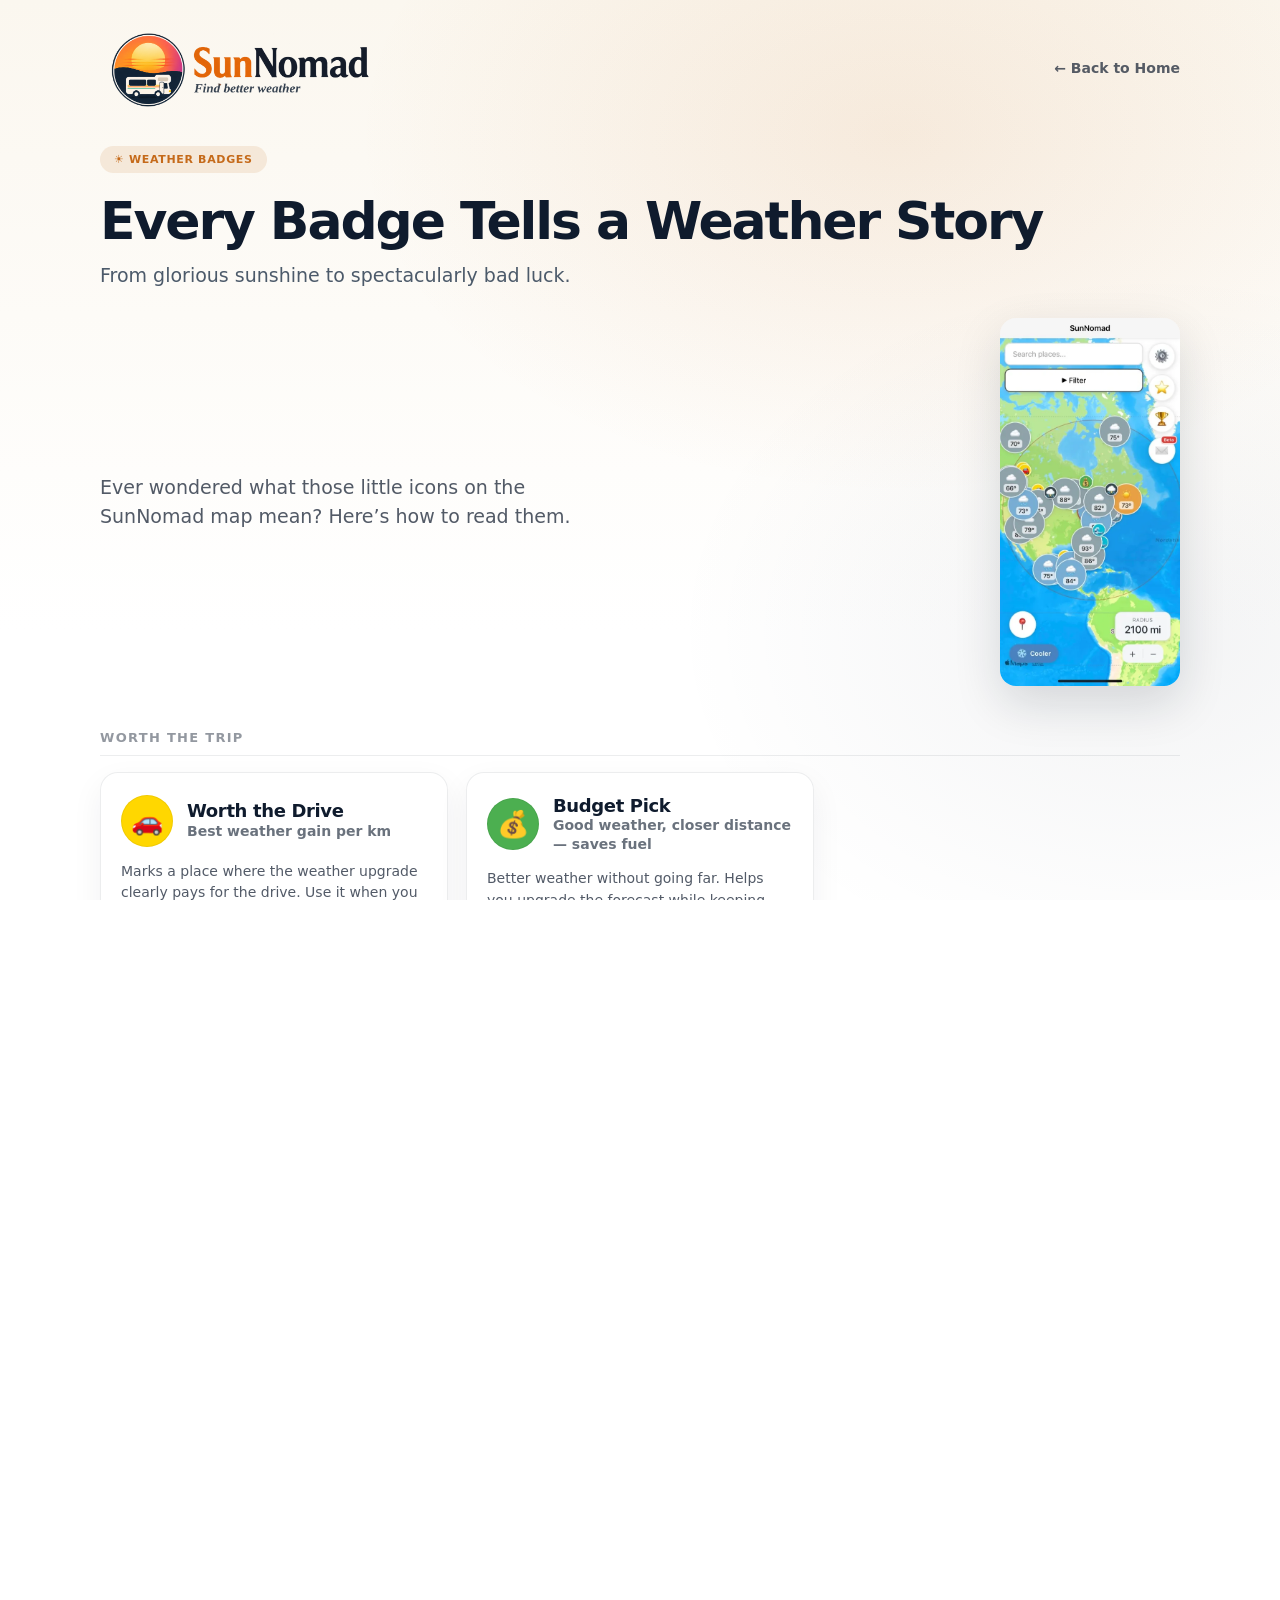
==== badges/index.html @ e42e744d "Lay out badges intro as text left, screenshot right Co-authored-by: Cursor <cursoragent@cursor.com>" ====
<!doctype html>
<html lang="en">
<head>
  <meta charset="utf-8" />
  <meta name="viewport" content="width=device-width,initial-scale=1" />
  <title>Weather Badges — SunNomad</title>
  <meta name="description" content="Every SunNomad weather badge explained — Worth the Drive, Sunny Streak, Heatwave, Weather Curse, Indian Summer and more. See when each badge appears." />
  <meta name="theme-color" content="#fbf7ef" />
  <link rel="canonical" href="https://sunnomad.app/badges" />
  <meta property="og:title" content="Every Badge Tells a Weather Story" />
  <meta property="og:description" content="From glorious sunshine to spectacularly bad luck — all SunNomad weather badges and when they appear." />
  <meta property="og:url" content="https://sunnomad.app/badges" />
  <meta property="og:type" content="website" />
  <meta property="og:image" content="https://sunnomad.app/assets/sunnomad-logo.png?v=20261112" />
  <link rel="icon" href="/assets/logo.png" />
  <link rel="stylesheet" href="/styles.css?v=20261109e" />
  <style>
    .bd-page{ max-width:1120px; margin:0 auto; padding:20px 20px 80px; }
    .bd-pill{
      display:inline-flex; align-items:center; gap:8px;
      padding:7px 14px; border-radius:999px;
      background:rgba(197,106,26,.12); color:var(--accent);
      font-weight:800; font-size:11px; letter-spacing:.06em; text-transform:uppercase;
      margin-bottom:20px;
    }
    .bd-page h1{
      font-size:clamp(32px,4.5vw,52px); font-weight:800;
      letter-spacing:-.04em; line-height:1.08; margin:0 0 12px; color:var(--ink);
    }
    .bd-lead{
      color:var(--muted); font-size:clamp(16px,2vw,19px);
      line-height:1.5; margin:0 0 28px; max-width:34em;
    }
    .bd-hero{
      margin:0 0 44px;
      display:flex;
      align-items:center;
      justify-content:space-between;
      gap:28px 40px;
    }
    .bd-hero figcaption{
      margin:0; flex:1 1 0; min-width:0;
      font-size:clamp(16px,2vw,19px); line-height:1.5;
      color:rgba(15,27,45,.72); max-width:28em;
    }
    .bd-hero img{
      display:block; width:180px; max-width:34vw; height:auto;
      flex:0 0 auto;
      border-radius:16px;
      box-shadow:0 18px 48px rgba(15,27,45,.14);
    }
    .bd-cat{ margin:0 0 36px; }
    .bd-cat h2{
      font-size:13px; font-weight:800; letter-spacing:.1em; text-transform:uppercase;
      color:rgba(15,27,45,.45); margin:0 0 16px; padding-bottom:10px;
      border-bottom:1px solid rgba(15,27,45,.08);
    }
    .bd-grid{
      display:grid;
      grid-template-columns:repeat(auto-fill,minmax(280px,1fr));
      gap:18px;
    }
    .bd-card{
      background:rgba(255,255,255,.82);
      border:1px solid rgba(15,27,45,.08);
      border-radius:18px;
      padding:22px 20px 20px;
      box-shadow:0 12px 32px rgba(15,27,45,.06);
      display:flex; flex-direction:column; gap:10px;
      min-height:100%;
    }
    .bd-card__top{ display:flex; align-items:center; gap:14px; }
    .bd-icon{
      width:52px; height:52px; border-radius:50%;
      display:flex; align-items:center; justify-content:center;
      flex-shrink:0; font-size:26px; line-height:1;
      box-shadow:0 0 0 1px rgba(15,27,45,.06) inset;
    }
    .bd-icon img{ width:52px; height:52px; border-radius:50%; object-fit:cover; display:block; }
    .bd-icon svg{ display:block; }
    .bd-card h3{
      margin:0; font-size:18px; font-weight:800; letter-spacing:-.02em;
      color:var(--ink); line-height:1.2;
    }
    .bd-blurb{
      margin:0; font-size:14px; font-weight:600;
      color:rgba(15,27,45,.62); line-height:1.35;
    }
    .bd-when{
      margin:4px 0 0; font-size:14px; line-height:1.55;
      color:rgba(15,27,45,.72);
    }
    .bd-when strong{
      display:block; font-size:11px; font-weight:800;
      letter-spacing:.08em; text-transform:uppercase;
      color:rgba(15,27,45,.4); margin-bottom:4px;
    }
    .bd-note{
      margin:8px 0 0; padding:16px 18px;
      background:rgba(197,106,26,.08); border-radius:14px;
      font-size:14px; line-height:1.55; color:rgba(15,27,45,.7);
      max-width:42em;
    }
    .bd-cta{ margin-top:28px; }
    .bd-cta a{
      color:var(--accent); font-weight:700; text-decoration:none;
    }
    .bd-cta a:hover{ text-decoration:underline; }
    @media (max-width:640px){
      .bd-hero{ flex-direction:column; align-items:flex-start; gap:18px; }
      .bd-hero img{ width:160px; max-width:46vw; align-self:flex-end; }
    }
    @media (max-width:520px){
      .bd-grid{ grid-template-columns:1fr; gap:14px; }
      .bd-card{ padding:18px 16px; }
    }
  </style>
</head>
<body>

<header class="header">
  <a class="brand" href="/" aria-label="SunNomad home">
    <img class="brand__logo--hero" src="/assets/sunnomad-logo.png?v=20261112" alt="SunNomad logo" />
  </a>
  <a href="/" class="back-link">← Back to Home</a>
</header>

<main class="bd-page">
  <div class="bd-pill">☀️ Weather Badges</div>
  <h1>Every Badge Tells a Weather Story</h1>
  <p class="bd-lead">From glorious sunshine to spectacularly bad luck.</p>

  <figure class="bd-hero">
    <figcaption>Ever wondered what those little icons on the SunNomad map mean? Here&rsquo;s how to read them.</figcaption>
    <img
      src="/assets/badges/map-symbols.webp?v=20261112b"
      alt="SunNomad map with weather badges on destinations — car, money bag, and rain cloud"
      width="501"
      height="1024"
      loading="eager"
    />
  </figure>

  <section class="bd-cat" aria-labelledby="cat-drive">
    <h2 id="cat-drive">Worth the trip</h2>
    <div class="bd-grid">
      <article class="bd-card">
        <div class="bd-card__top">
          <div class="bd-icon" style="background:#FFD700;" aria-hidden="true">🚗</div>
          <div>
            <h3>Worth the Drive</h3>
            <p class="bd-blurb">Best weather gain per km</p>
          </div>
        </div>
        <p class="bd-when">
          Marks a place where the weather upgrade clearly pays for the drive. Use it when you want the kilometres to feel worth it.
        </p>
      </article>

      <article class="bd-card">
        <div class="bd-card__top">
          <div class="bd-icon" style="background:#4CAF50;" aria-hidden="true">💰</div>
          <div>
            <h3>Budget Pick</h3>
            <p class="bd-blurb">Good weather, closer distance — saves fuel</p>
          </div>
        </div>
        <p class="bd-when">
          Better weather without going far. Helps you upgrade the forecast while keeping fuel and drive time down.
        </p>
      </article>
    </div>
  </section>

  <section class="bd-cat" aria-labelledby="cat-sun">
    <h2 id="cat-sun">Sunshine &amp; warmth</h2>
    <div class="bd-grid">
      <article class="bd-card">
        <div class="bd-card__top">
          <div class="bd-icon" style="background:#F5F5F5;" aria-hidden="true">
            <img src="/assets/badges/warmanddry.png" alt="" width="52" height="52" />
          </div>
          <div>
            <h3>Warm &amp; Dry</h3>
            <p class="bd-blurb">Max warmth with good conditions</p>
          </div>
        </div>
        <p class="bd-when">
          Warm, settled weather with little rain. A reliable pick when you want outdoor days without watching the radar.
        </p>
      </article>

      <article class="bd-card">
        <div class="bd-card__top">
          <div class="bd-icon" style="background:#00BCD4;" aria-hidden="true">🌊</div>
          <div>
            <h3>Beach Paradise</h3>
            <p class="bd-blurb">Perfect beach weather — warm, sunny, light wind</p>
          </div>
        </div>
        <p class="bd-when">
          Classic beach weather — warm, sunny, and calm. Spots the days when sand and swim time actually work.
        </p>
      </article>

      <article class="bd-card">
        <div class="bd-card__top">
          <div class="bd-icon" style="background:#FFA726;" aria-hidden="true">☀️</div>
          <div>
            <h3>Sunny Streak</h3>
            <p class="bd-blurb">Days of sunshine in a row — stable weather</p>
          </div>
        </div>
        <p class="bd-when">
          A run of sunny days, not a one-off blue sky. Useful when you need several outdoor days you can count on.
        </p>
      </article>

      <article class="bd-card">
        <div class="bd-card__top">
          <div class="bd-icon" style="background:#F5F5F5;" aria-hidden="true">
            <img src="/assets/badges/heatwave.png" alt="" width="52" height="52" />
          </div>
          <div>
            <h3>Heatwave</h3>
            <p class="bd-blurb">Several scorching days with no heavy rain</p>
          </div>
        </div>
        <p class="bd-when">
          A stretch of seriously hot days ahead. Plan shade and quieter midday hours — or look for somewhere cooler.
        </p>
      </article>

      <article class="bd-card">
        <div class="bd-card__top">
          <div class="bd-icon" style="background:#7ED957;" aria-hidden="true">🐇</div>
          <div>
            <h3>Spring Awakening</h3>
            <p class="bd-blurb">Pure spring: mild, sunny &amp; perfect for exploring</p>
          </div>
        </div>
        <p class="bd-when">
          Mild, sunny spring weather made for getting outside again. Great for early-season trips before summer crowds.
        </p>
      </article>

      <article class="bd-card">
        <div class="bd-card__top">
          <div class="bd-icon" style="background:#6B4938;" aria-hidden="true">
            <svg width="28" height="28" viewBox="0 0 24 24" fill="#EFA83A" aria-hidden="true"><path d="M21.79,13L16,16L17,18L13,17.25V21H11V17.25L7,18L8,16L2.21,13L3.21,11.27L1.61,8L5.21,7.77L6.21,6L9.63,9.9L8,5H10L12,2L14,5H16L14.37,9.9L17.79,6L18.79,7.73L22.39,7.96L20.79,11.19L21.79,13Z"/></svg>
          </div>
          <div>
            <h3>Indian Summer</h3>
            <p class="bd-blurb">Autumn at its golden best: mild, sunny and perfect for exploring</p>
          </div>
        </div>
        <p class="bd-when">
          Golden autumn days that still feel mild and sunny. Ideal for late-season drives before winter takes over.
        </p>
      </article>
    </div>
  </section>

  <section class="bd-cat" aria-labelledby="cat-turns">
    <h2 id="cat-turns">Plot twists</h2>
    <div class="bd-grid">
      <article class="bd-card">
        <div class="bd-card__top">
          <div class="bd-icon" style="background:#E91E63;" aria-hidden="true">🌈</div>
          <div>
            <h3>Weather Miracle</h3>
            <p class="bd-blurb">Bad today → sunny &amp; warmer soon</p>
          </div>
        </div>
        <p class="bd-when">
          Rough today, then a clear turn for the better soon. Helps you wait a day or two instead of canceling the trip.
        </p>
      </article>

      <article class="bd-card">
        <div class="bd-card__top">
          <div class="bd-icon" style="background:#37474F;" aria-hidden="true">⛈️</div>
          <div>
            <h3>Weather Curse</h3>
            <p class="bd-blurb">Looking good now — deteriorating soon</p>
          </div>
        </div>
        <p class="bd-when">
          Looks fine now, then weather turns worse. A heads-up to go sooner, shorten the stay, or pick another stop.
        </p>
      </article>
    </div>
  </section>

  <section class="bd-cat" aria-labelledby="cat-elements">
    <h2 id="cat-elements">Snow &amp; rain</h2>
    <div class="bd-grid">
      <article class="bd-card">
        <div class="bd-card__top">
          <div class="bd-icon" style="background:#2196F3;" aria-hidden="true">⛄</div>
          <div>
            <h3>Snow King</h3>
            <p class="bd-blurb">Reliable snow — built for cold adventures</p>
          </div>
        </div>
        <p class="bd-when">
          Reliable snow for cold adventures. Points you to winter-ready places, not just a light dusting.
        </p>
      </article>

      <article class="bd-card">
        <div class="bd-card__top">
          <div class="bd-icon" style="background:#607D8B;" aria-hidden="true">🌧️</div>
          <div>
            <h3>Rainy Days</h3>
            <p class="bd-blurb">A proper wet spell — not just a drizzle</p>
          </div>
        </div>
        <p class="bd-when">
          A proper wet spell ahead. Plan indoor options, flexible timing, or a drier destination.
        </p>
      </article>
    </div>
  </section>

  <p class="bd-cta">
    See them live in the app —
    <a href="https://apps.apple.com/app/apple-store/id6759536165?pt=128581418&ct=website_badges&mt=8">Download SunNomad on the App Store</a>
  </p>
</main>

<footer class="footer">
  <div class="footer__left">
    <div class="publisher">
      <img class="publisher__logo" src="/assets/goldieapps.png" alt="GoldieApps" />
      <div class="publisher__text">
        <div class="publisher__line"><strong><a href="https://www.linkedin.com/company/goldieapps" target="_blank" rel="noopener noreferrer">GoldieApps</a></strong></div>
        <div class="publisher__line" style="font-size:14px;color:rgba(15,27,45,.60);">© GoldieApps 2026</div>
      </div>
    </div>
  </div>
  <div class="footer__right">
    <a href="/">Home</a>
    <a href="/updates.html">Updates</a>
    <a href="/terms">Terms</a>
    <a href="/privacy">Privacy</a>
    <a href="/support">Support</a>
    <a href="mailto:hola@sunnomad.app">Contact</a>
  </div>
</footer>

</body>
</html>
---- styles.css ----
:root{
  --ink: #0f1b2d;
  --muted: #4c5a6a;
  --accent: #c56a1a;
  --line: rgba(15,27,45,.10);
  --max: 1120px;
}

*{ box-sizing:border-box; }

html, body{
  height:100%;
  overflow-x:hidden;
}

body{
  margin:0;
  font-family: ui-sans-serif, system-ui, -apple-system, Segoe UI, Roboto, Helvetica, Arial;
  color: var(--ink);
  background:
    radial-gradient(900px 600px at 70% 15%, rgba(197,106,26,.10), transparent 60%),
    radial-gradient(800px 600px at 90% 70%, rgba(15,27,45,.05), transparent 60%),
    linear-gradient(180deg, #fbf7ef 0%, #ffffff 70%);
}

a{ color:inherit; text-decoration:none; }
img{ display:block; max-width:100%; height:auto; }

/* ================= HEADER ================= */

.header{
  max-width: var(--max);
  margin: 0 auto;
  padding: 18px 20px 8px;
  display:flex;
  justify-content:space-between;
  align-items:center;
  gap:16px;
  flex-wrap:wrap;
}

.brand__logo--hero{
  height: 100px;
  width:auto;
  max-width:100%;
}

.nav{
  display:flex;
  gap:18px;
}

.nav__link{
  font-size:14px;
  color:rgba(15,27,45,.7);
}
.nav__link:hover{ color:rgba(15,27,45,.95); }

/* ================= HERO ================= */

.hero{
  max-width: var(--max);
  margin:0 auto;
  padding: 12px 20px 44px;
  display:grid;
  grid-template-columns: 1.1fr .9fr;
  gap:40px;
  align-items:start;
}

.hero__left, .hero__right{ min-width:0; }

.hero__left{
  max-width: 680px;
}

.pill{
  display:inline-flex;
  align-items:center;
  gap:10px;
  padding:8px 14px;
  border-radius:999px;
  background:rgba(197,106,26,.12);
  color:var(--accent);
  font-weight:800;
  font-size:12px;
  letter-spacing:.06em;
  text-transform:uppercase;
}

/* homepage hero title — keep in sync with road-trip-weather scale */
.h1{
  margin:18px 0 14px;
  font-size: clamp(36px,4.5vw,56px);
  line-height:1.05;
  letter-spacing:-.04em;
}

.accent{ color:var(--accent); }

.lead{
  color:var(--muted);
  font-size:18px;
  line-height:1.6;
  max-width:52ch;
  margin:0 0 18px;
}

/* ================= BUTTONS ================= */

.cta{
  margin:18px 0 16px;
  display:flex;
  gap:14px;
  flex-wrap:wrap;
}

.cta > .btn{
  flex:1 1 0;
  justify-content:center;
  min-width:148px;
}

.btn{
  display:inline-flex;
  align-items:center;
  gap:10px;
  padding:14px 18px;
  border-radius:14px;
  font-weight:700;
  border:1px solid var(--line);
  transition:.15s ease;
  cursor:pointer;
  max-width:100%;
}

.btn:hover{
  transform:translateY(-2px);
  box-shadow:0 15px 40px rgba(15,27,45,.10);
}

.btn--dark{
  background:#0f1b2d;
  color:#fff;
  border-color:#0f1b2d;
}
.btn--dark .btn__icon{
  display:inline-flex;
  align-items:center;
  line-height:0;
}
.btn--light{ background:#fff; }
.btn--ghost{ background:rgba(255,255,255,.6); }

.btn__badge{
  margin-left:8px;
  font-size:12px;
  padding:5px 9px;
  border-radius:999px;
  background:rgba(255,255,255,.6);
  border:1px solid rgba(15,27,45,.10);
  color: rgba(15,27,45,.72);
}

.btn[aria-disabled="true"]{
  cursor:not-allowed;
  opacity:.88;
}
.btn[aria-disabled="true"]:hover{
  transform:none;
  box-shadow:none;
}

.btn--tf{
  background: linear-gradient(135deg, #1a9e5c, #1a7f4b);
  color: #fff;
  border-color: #1a7f4b;
  box-shadow: 0 4px 20px rgba(26,127,75,.40);
}
.btn--tf:hover{
  background: linear-gradient(135deg, #1db368, #16693e);
  border-color: #16693e;
  box-shadow: 0 8px 30px rgba(26,127,75,.55);
}

.btn--tf-hero{
  display: flex;
  align-items: center;
  gap: 14px;
  width: 100%;
  padding: 18px 24px;
  font-size: 18px;
  border-radius: 16px;
  margin-bottom: 14px;
  box-shadow: 0 6px 28px rgba(26,127,75,.45);
}
.btn--tf-hero .btn__icon{
  font-size: 28px;
  line-height: 1;
  flex-shrink: 0;
}
.btn--tf-hero__text{
  display: flex;
  flex-direction: column;
  gap: 2px;
  text-align: left;
}
.btn--tf-hero__label{
  font-size: 17px;
  font-weight: 800;
  letter-spacing: -.01em;
}
.btn--tf-hero__sub{
  font-size: 13px;
  font-weight: 500;
  opacity: .8;
}

.btn--tf{
  background: linear-gradient(135deg, #1a9e5c, #1a7f4b);
  color: #fff;
  border-color: #1a7f4b;
  box-shadow: 0 4px 20px rgba(26,127,75,.40);
}
.btn--tf:hover{
  background: linear-gradient(135deg, #1db368, #16693e);
  border-color: #16693e;
  box-shadow: 0 8px 30px rgba(26,127,75,.55);
}

.btn--tf-hero{
  display: flex;
  align-items: center;
  gap: 14px;
  width: 100%;
  padding: 18px 24px;
  font-size: 18px;
  border-radius: 16px;
  margin-bottom: 14px;
  box-shadow: 0 6px 28px rgba(26,127,75,.45);
}
.btn--tf-hero .btn__icon{
  font-size: 28px;
  line-height: 1;
  flex-shrink: 0;
}
.btn--tf-hero__text{
  display: flex;
  flex-direction: column;
  gap: 2px;
  text-align: left;
}
.btn--tf-hero__label{
  font-size: 17px;
  font-weight: 800;
  letter-spacing: -.01em;
}
.btn--tf-hero__sub{
  font-size: 13px;
  font-weight: 500;
  opacity: .8;
}

/* ================= FEATURES ================= */

.featureRow{
  margin-top: 26px;
  display:flex;
  gap:14px 16px;
  flex-wrap:wrap;
  align-items:flex-start;
  max-width: 680px;
}

.feature{
  display:flex;
  align-items:center;
  gap:10px;
  padding:12px 16px;
  border-radius:999px;
  background: rgba(255,255,255,.62);
  border:1px solid rgba(15,27,45,.08);
  box-shadow:0 10px 26px rgba(15,27,45,.08);
  font-weight:650;
  font-size:15px;
  color: rgba(15,27,45,.82);
  max-width: 240px;
  flex: 0 1 220px;
}

.feature__icon{
  font-size:18px;
  line-height:1;
  flex: 0 0 auto;
}

.feature__title{
  line-height:1.15;
  white-space:normal;
}

.featureRow .feature:first-child{
  opacity:.78;
  font-weight:600;
}

@media (max-width: 520px){
  .featureRow{ max-width: 360px; }
  .feature{
    flex: 1 1 100%;
    max-width: 100%;
    justify-content:flex-start;
  }
}

/* ================= HERO PHONE ================= */

.hero__right{
  position:relative;
  display:flex;
  justify-content:flex-end;
  align-items:flex-start;
  margin-top:46px;
}

.hero__right::before{ content:none; }

.phoneWrap{
  position:relative;
  width:min(480px,100%);
  z-index:1;
  display:block;
}

.hero__right .phoneWrap{
  width:min(320px,100%);
}

.phoneWrap--link{
  cursor:pointer;
  transition: transform .15s ease, filter .15s ease;
}

.phoneWrap--link:hover{
  transform:translateY(-3px);
  filter: drop-shadow(0 38px 80px rgba(15,27,45,.24));
}

.phone{
  width:100%;
  border-radius:16px;
  background:transparent;
  filter: drop-shadow(0 34px 70px rgba(15,27,45,.20));
}

/* ================= SECTIONS ================= */

.section{
  max-width:var(--max);
  margin:0 auto;
  padding:46px 20px;
}

.h2{
  font-size:28px;
  margin:0 0 10px;
  letter-spacing:-.02em;
}

.muted{
  margin:0;
  color:rgba(15,27,45,.60);
}

/* ================= SCREENSHOTS ================= */

.shots{
  display:grid;
  grid-template-columns:repeat(3,1fr);
  gap:28px;
  margin-top:24px;
}

.shot{
  width:66%;
  margin:0 auto;
  border-radius:18px;
  cursor:pointer;
  transition: transform .25s ease, box-shadow .25s ease;
  box-shadow:0 18px 40px rgba(15,27,45,.12);
}

.shot:hover{
  transform: translateY(-6px) scale(1.02);
  box-shadow:0 30px 60px rgba(15,27,45,.18);
}

/* ================= ABOUT ================= */

.card{
  background:rgba(255,255,255,.80);
  border:1px solid rgba(15,27,45,.08);
  border-radius:18px;
  padding:28px;
  box-shadow:0 15px 40px rgba(15,27,45,.08);
}

.body{
  margin:10px 0 0;
  color:rgba(15,27,45,.72);
  font-size:16px;
  line-height:1.7;
}

/* ================= SEO CONTENT ================= */

.seo-grid{
  display:grid;
  grid-template-columns:repeat(2,1fr);
  gap:24px;
  margin-top:28px;
}

.seo-block{
  background:rgba(255,255,255,.72);
  border:1px solid rgba(15,27,45,.08);
  border-radius:16px;
  padding:24px;
}

.seo-block__title{
  margin:0 0 8px;
  font-size:18px;
  letter-spacing:-.01em;
}

.faq{
  margin-top:24px;
  display:flex;
  flex-direction:column;
  gap:12px;
}

.faq__item{
  background:rgba(255,255,255,.80);
  border:1px solid rgba(15,27,45,.08);
  border-radius:14px;
  padding:16px 20px;
}

.faq__item summary{
  font-weight:700;
  cursor:pointer;
  list-style:none;
}

.faq__item summary::-webkit-details-marker{ display:none; }

.faq__item p{
  margin:12px 0 0;
  color:rgba(15,27,45,.72);
  line-height:1.6;
  font-size:15px;
}

.faq__item a{
  color:var(--accent);
  text-decoration:underline;
  text-underline-offset:2px;
}

.faq__item a:hover{
  color:#a85612;
}

@media (max-width:720px){
  .seo-grid{ grid-template-columns:1fr; }
}

/* ================= UPDATES PAGE ================= */

.page{
  max-width:720px;
  margin:0 auto;
  padding:20px 20px 80px;
}

.page__pill{
  display:inline-flex;
  align-items:center;
  gap:8px;
  padding:7px 14px;
  border-radius:999px;
  background:rgba(197,106,26,.12);
  color:var(--accent);
  font-weight:800;
  font-size:11px;
  letter-spacing:.06em;
  text-transform:uppercase;
  margin-bottom:20px;
}

.page__title{
  font-size:clamp(36px,5vw,52px);
  font-weight:800;
  letter-spacing:-.04em;
  line-height:1.05;
  margin:0 0 10px;
}

.page__lead{
  color:var(--muted);
  font-size:16px;
  line-height:1.6;
  margin:0 0 40px;
}

.back-link{
  font-size:14px;
  color:rgba(15,27,45,.70);
  text-decoration:none;
  font-weight:600;
}

.back-link:hover{
  color:var(--ink);
}

.updates{
  display:flex;
  flex-direction:column;
  gap:0;
}

.update{
  display:grid;
  grid-template-columns:100px 1fr;
  gap:24px;
  padding:28px 0;
  border-bottom:1px solid var(--line);
}

.update:first-child{
  padding-top:0;
}

.update__date{
  font-size:13px;
  font-weight:700;
  color:rgba(15,27,45,.45);
  letter-spacing:.02em;
  padding-top:4px;
}

.update__tag{
  display:inline-block;
  font-size:11px;
  font-weight:700;
  letter-spacing:.06em;
  text-transform:uppercase;
  padding:3px 9px;
  border-radius:999px;
  margin-bottom:8px;
}

.update__tag--milestone{
  background:rgba(26,127,75,.12);
  color:#1a7f4b;
}

.update__tag--update{
  background:rgba(197,106,26,.12);
  color:var(--accent);
}

.update__tag--announcement{
  background:rgba(15,27,45,.08);
  color:rgba(15,27,45,.65);
}

.update__title{
  font-size:18px;
  font-weight:700;
  letter-spacing:-.01em;
  margin:0 0 6px;
}

.update__img{
  width:100%;
  max-width:360px;
  border-radius:12px;
  margin:12px 0;
  display:block;
  box-shadow:0 12px 32px rgba(15,27,45,.12);
  cursor:pointer;
}

.update__body{
  margin:0;
  color:rgba(15,27,45,.72);
  font-size:15px;
  line-height:1.65;
}

.update__body a{
  color:var(--accent);
  text-decoration:underline;
  text-underline-offset:2px;
}

@media (max-width:520px){
  .update{
    grid-template-columns:1fr;
    gap:6px;
  }
}

/* ================= FOOTER ================= */

.footer{
  max-width:var(--max);
  margin:0 auto;
  padding:30px 20px 50px;
  display:flex;
  justify-content:space-between;
  align-items:center;
  font-size:14px;
  color:rgba(15,27,45,.60);
  gap:16px;
  flex-wrap:wrap;
}

.footer__right{
  display:flex;
  gap:16px;
  flex-wrap:wrap;
}

.publisher{
  display:flex;
  align-items:center;
  gap:16px;
}

.publisher__logo{
  width:88px;
  height:88px;
  border-radius:16px;
  object-fit:cover;
  box-shadow:0 15px 35px rgba(15,27,45,.12);
}

/* ================= LIGHTBOX ================= */

.lightbox{
  position:fixed;
  inset:0;
  background: rgba(10,15,25,.55);
  backdrop-filter: blur(14px);
  -webkit-backdrop-filter: blur(14px);
  display:none;
  justify-content:center;
  align-items:center;
  z-index:9999;
}

.lightbox.active{
  display:flex;
}

.lightbox img{
  max-width:90%;
  max-height:90%;
  border-radius:20px;
  box-shadow:0 40px 120px rgba(0,0,0,.45);
  transform: scale(.92);
  transition:.25s ease;
}

.lightbox.active img{
  transform: scale(1);
}

/* ================= MODAL ================= */

.modal{
  position:fixed;
  inset:0;
  background:rgba(0,0,0,.4);
  display:flex;
  align-items:center;
  justify-content:center;
  opacity:0;
  pointer-events:none;
  transition:.2s ease;
  z-index:999;
}

.modal--open{
  opacity:1;
  pointer-events:auto;
}

.modal__content{
  background:white;
  padding:32px;
  border-radius:16px;
  max-width:500px;
  width:90%;
  box-shadow:0 30px 80px rgba(0,0,0,.2);
  position:relative;
}

.modal__close{
  position:absolute;
  top:12px;
  right:16px;
  font-size:22px;
  cursor:pointer;
}

/* ================= RESPONSIVE ================= */

@media (max-width:920px){
  .hero{
    grid-template-columns:1fr;
    gap:22px;
  }

  .hero__right{
    order:-1;
    justify-content:center;
    margin-top:0;
  }

  .nav{ display:none; }

  .shots{ grid-template-columns:1fr; }

  .brand__logo--hero{ height:70px; }

  .phoneWrap{ width:min(100%,480px); }
}
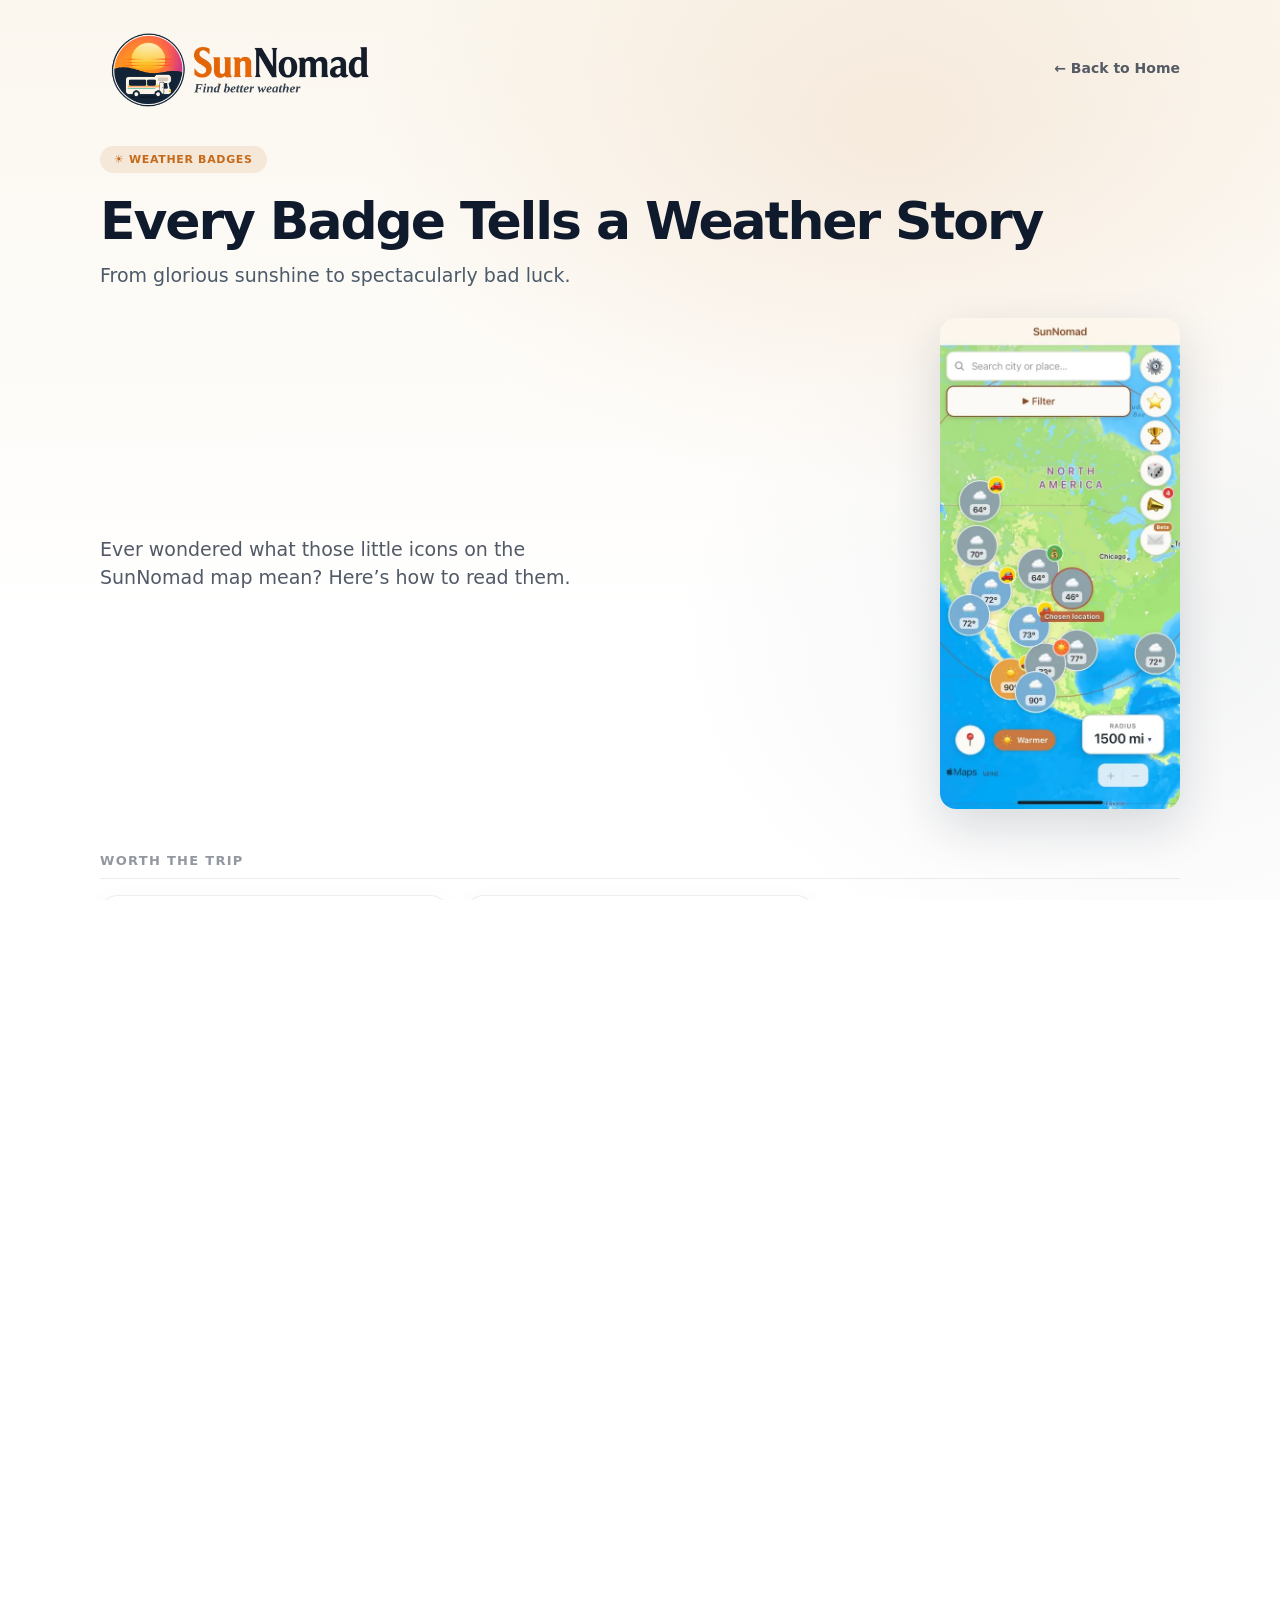
==== commit 2e03b5cb: "Replace badges intro screenshot and bump size Co-authored-by: Cursor <cursoragent@cursor.com>" ====
--- a/badges/index.html
+++ b/badges/index.html
@@ -44,7 +44,7 @@
       color:rgba(15,27,45,.72); max-width:28em;
     }
     .bd-hero img{
-      display:block; width:180px; max-width:34vw; height:auto;
+      display:block; width:240px; max-width:42vw; height:auto;
       flex:0 0 auto;
       border-radius:16px;
       box-shadow:0 18px 48px rgba(15,27,45,.14);
@@ -108,7 +108,7 @@
     .bd-cta a:hover{ text-decoration:underline; }
     @media (max-width:640px){
       .bd-hero{ flex-direction:column; align-items:flex-start; gap:18px; }
-      .bd-hero img{ width:160px; max-width:46vw; align-self:flex-end; }
+      .bd-hero img{ width:200px; max-width:52vw; align-self:flex-end; }
     }
     @media (max-width:520px){
       .bd-grid{ grid-template-columns:1fr; gap:14px; }
@@ -133,9 +133,9 @@
   <figure class="bd-hero">
     <figcaption>Ever wondered what those little icons on the SunNomad map mean? Here&rsquo;s how to read them.</figcaption>
     <img
-      src="/assets/badges/map-symbols.webp?v=20261112b"
+      src="/assets/badges/map-symbols.webp?v=20261112c"
       alt="SunNomad map with weather badges on destinations — car, money bag, and rain cloud"
-      width="501"
+      width="500"
       height="1024"
       loading="eager"
     />
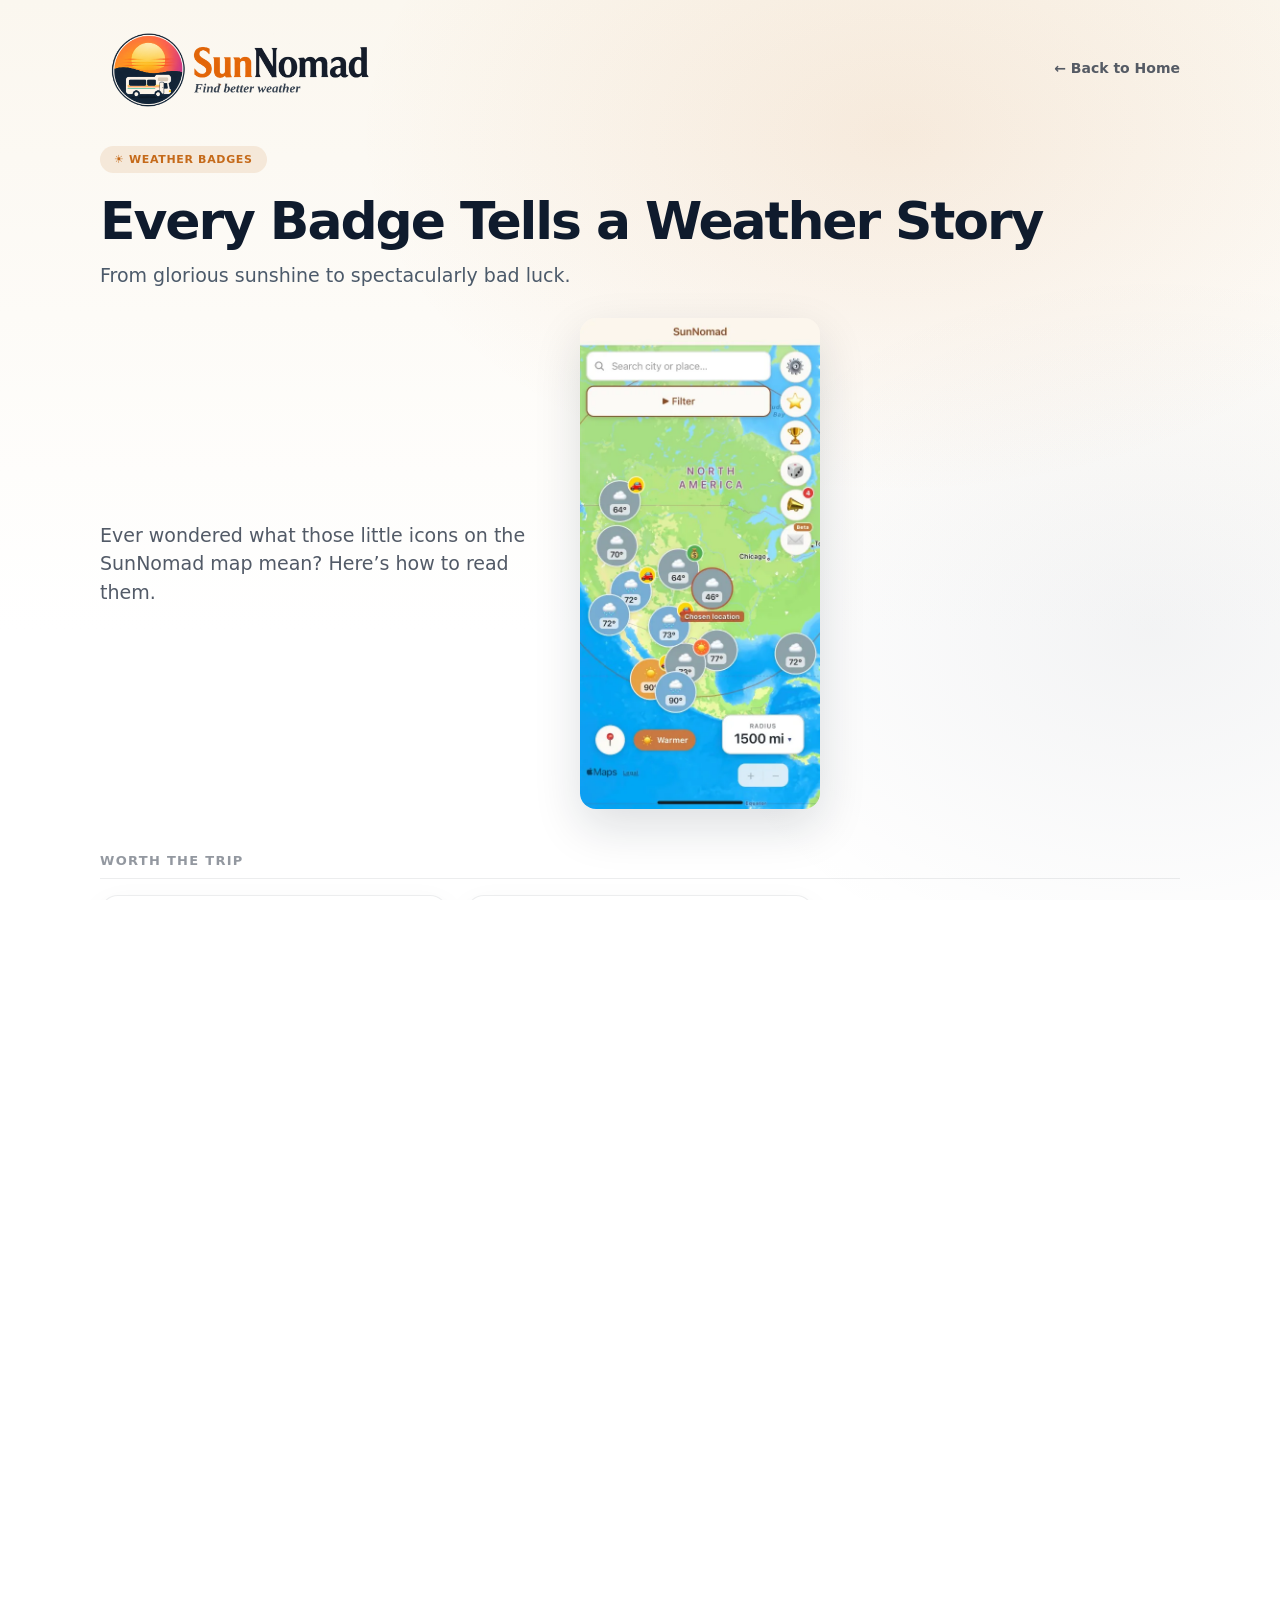
==== commit 3ae5927f: "Nudge badges intro screenshot left Co-authored-by: Cursor <cursoragent@cursor.com>" ====
--- a/badges/index.html
+++ b/badges/index.html
@@ -35,8 +35,9 @@
       margin:0 0 44px;
       display:flex;
       align-items:center;
-      justify-content:space-between;
-      gap:28px 40px;
+      justify-content:flex-start;
+      gap:28px 36px;
+      max-width:720px;
     }
     .bd-hero figcaption{
       margin:0; flex:1 1 0; min-width:0;
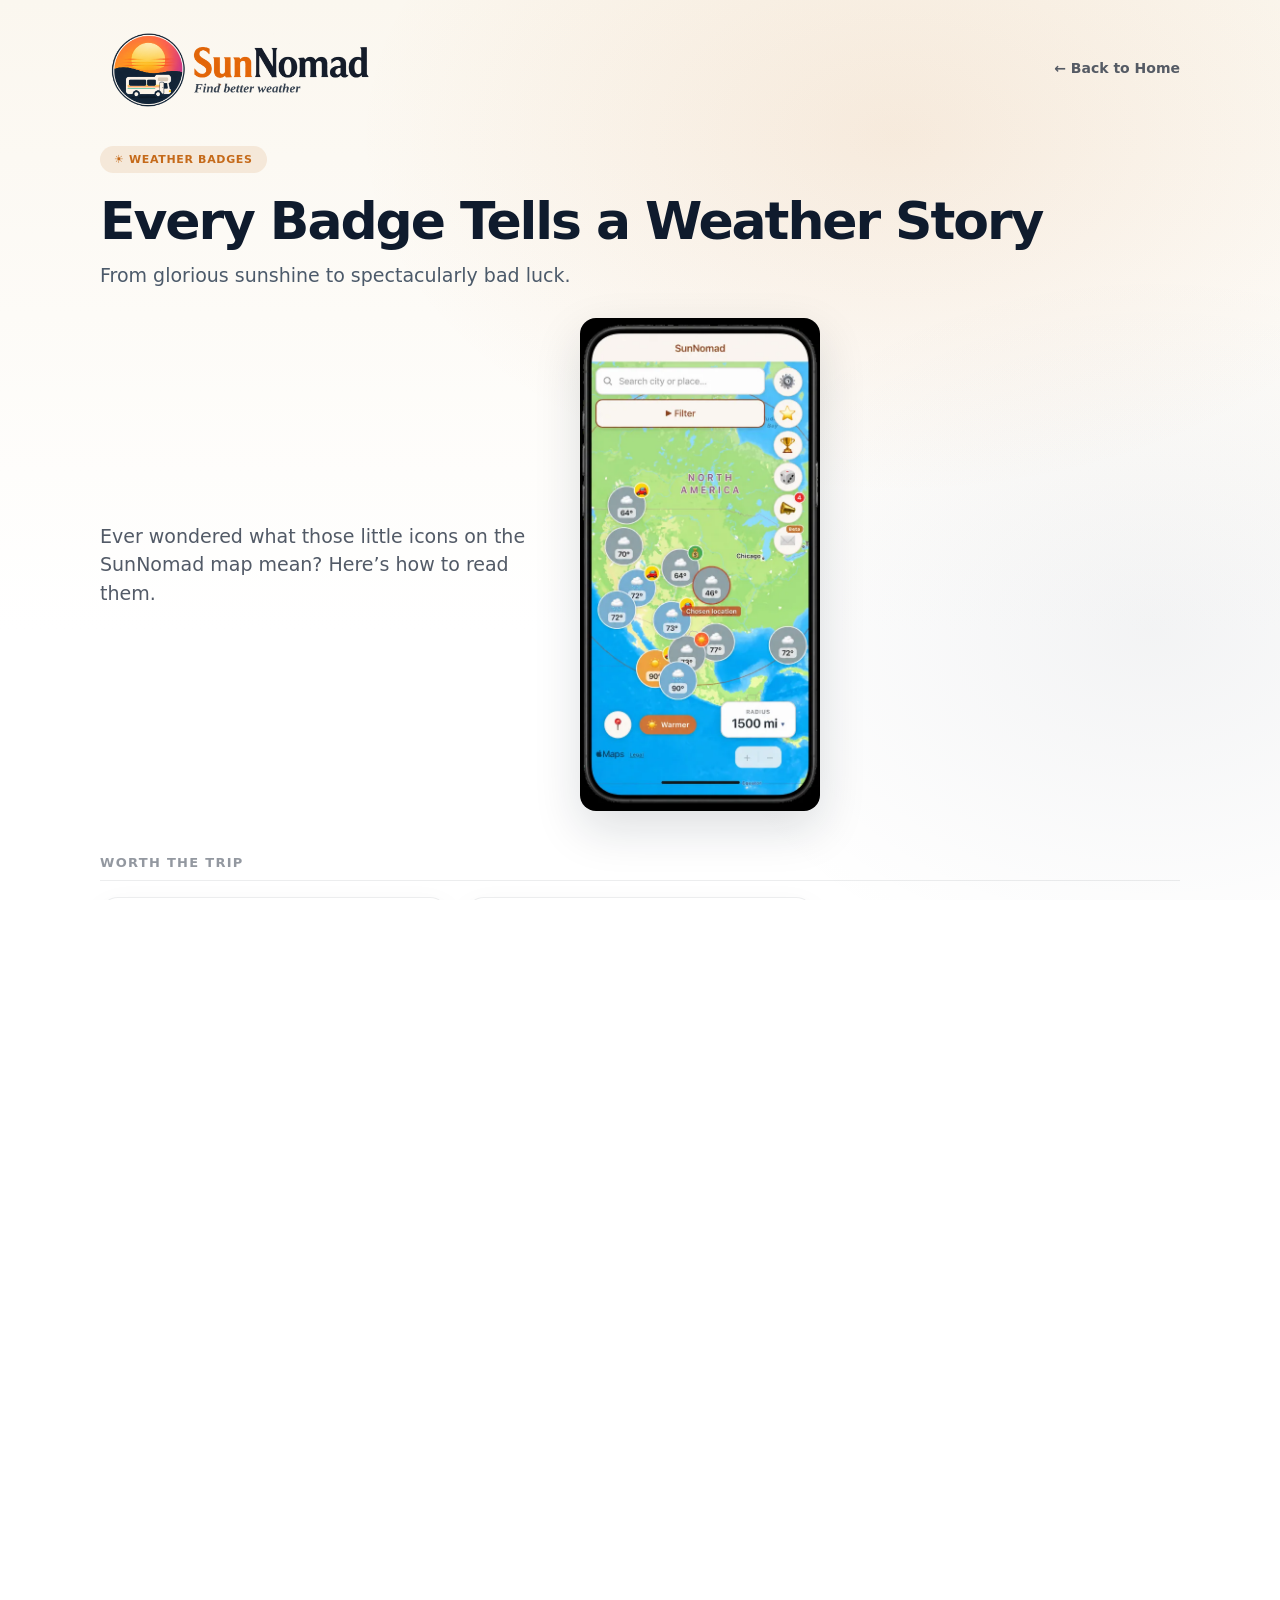
==== commit acea8425: "Replace badges intro screenshot Co-authored-by: Cursor <cursoragent@cursor.com>" ====
--- a/badges/index.html
+++ b/badges/index.html
@@ -134,9 +134,9 @@
   <figure class="bd-hero">
     <figcaption>Ever wondered what those little icons on the SunNomad map mean? Here&rsquo;s how to read them.</figcaption>
     <img
-      src="/assets/badges/map-symbols.webp?v=20261112c"
+      src="/assets/badges/map-symbols.webp?v=20261112d"
       alt="SunNomad map with weather badges on destinations — car, money bag, and rain cloud"
-      width="500"
+      width="498"
       height="1024"
       loading="eager"
     />
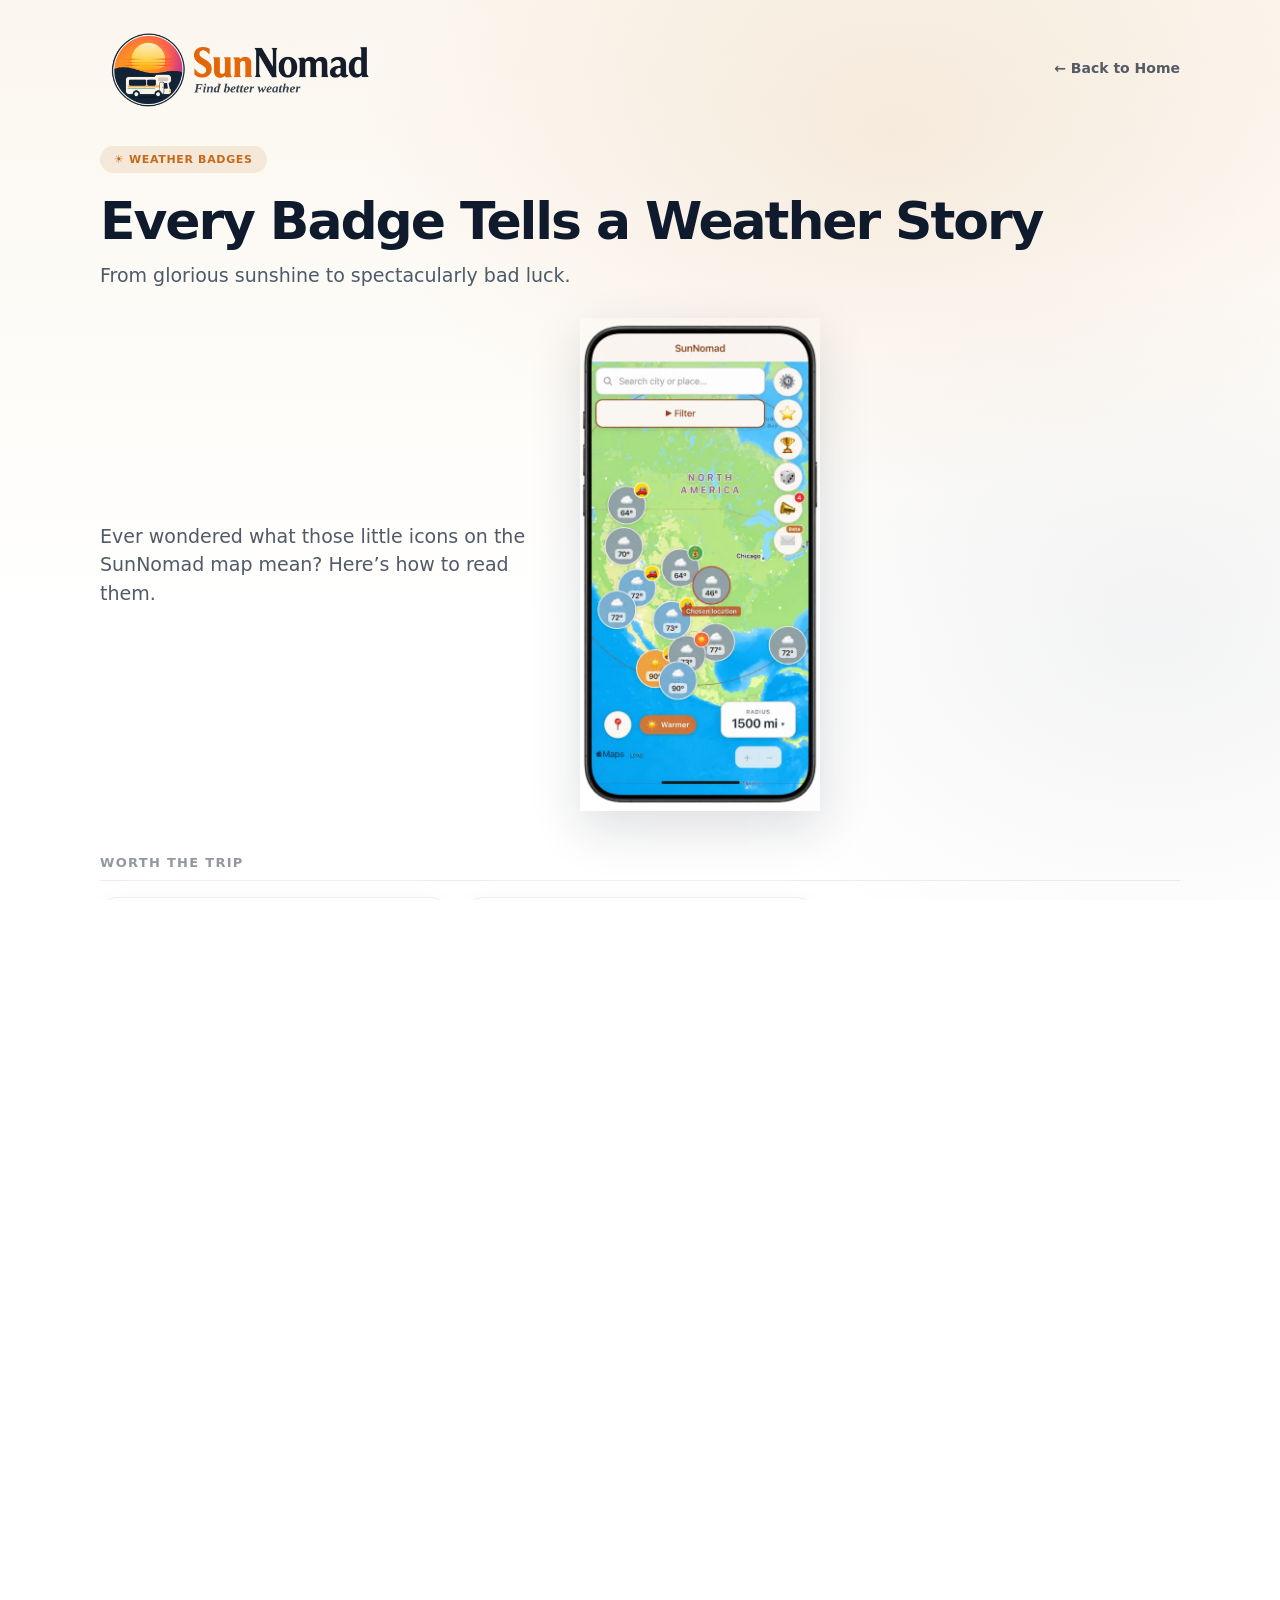
==== commit 1773bb31: "Keep transparency on badges intro screenshot Co-authored-by: Cursor <cursoragent@cursor.com>" ====
--- a/badges/index.html
+++ b/badges/index.html
@@ -47,7 +47,8 @@
     .bd-hero img{
       display:block; width:240px; max-width:42vw; height:auto;
       flex:0 0 auto;
-      border-radius:16px;
+      border-radius:0;
+      background:transparent;
       box-shadow:0 18px 48px rgba(15,27,45,.14);
     }
     .bd-cat{ margin:0 0 36px; }
@@ -134,7 +135,7 @@
   <figure class="bd-hero">
     <figcaption>Ever wondered what those little icons on the SunNomad map mean? Here&rsquo;s how to read them.</figcaption>
     <img
-      src="/assets/badges/map-symbols.webp?v=20261112d"
+      src="/assets/badges/map-symbols.webp?v=20261112e"
       alt="SunNomad map with weather badges on destinations — car, money bag, and rain cloud"
       width="498"
       height="1024"
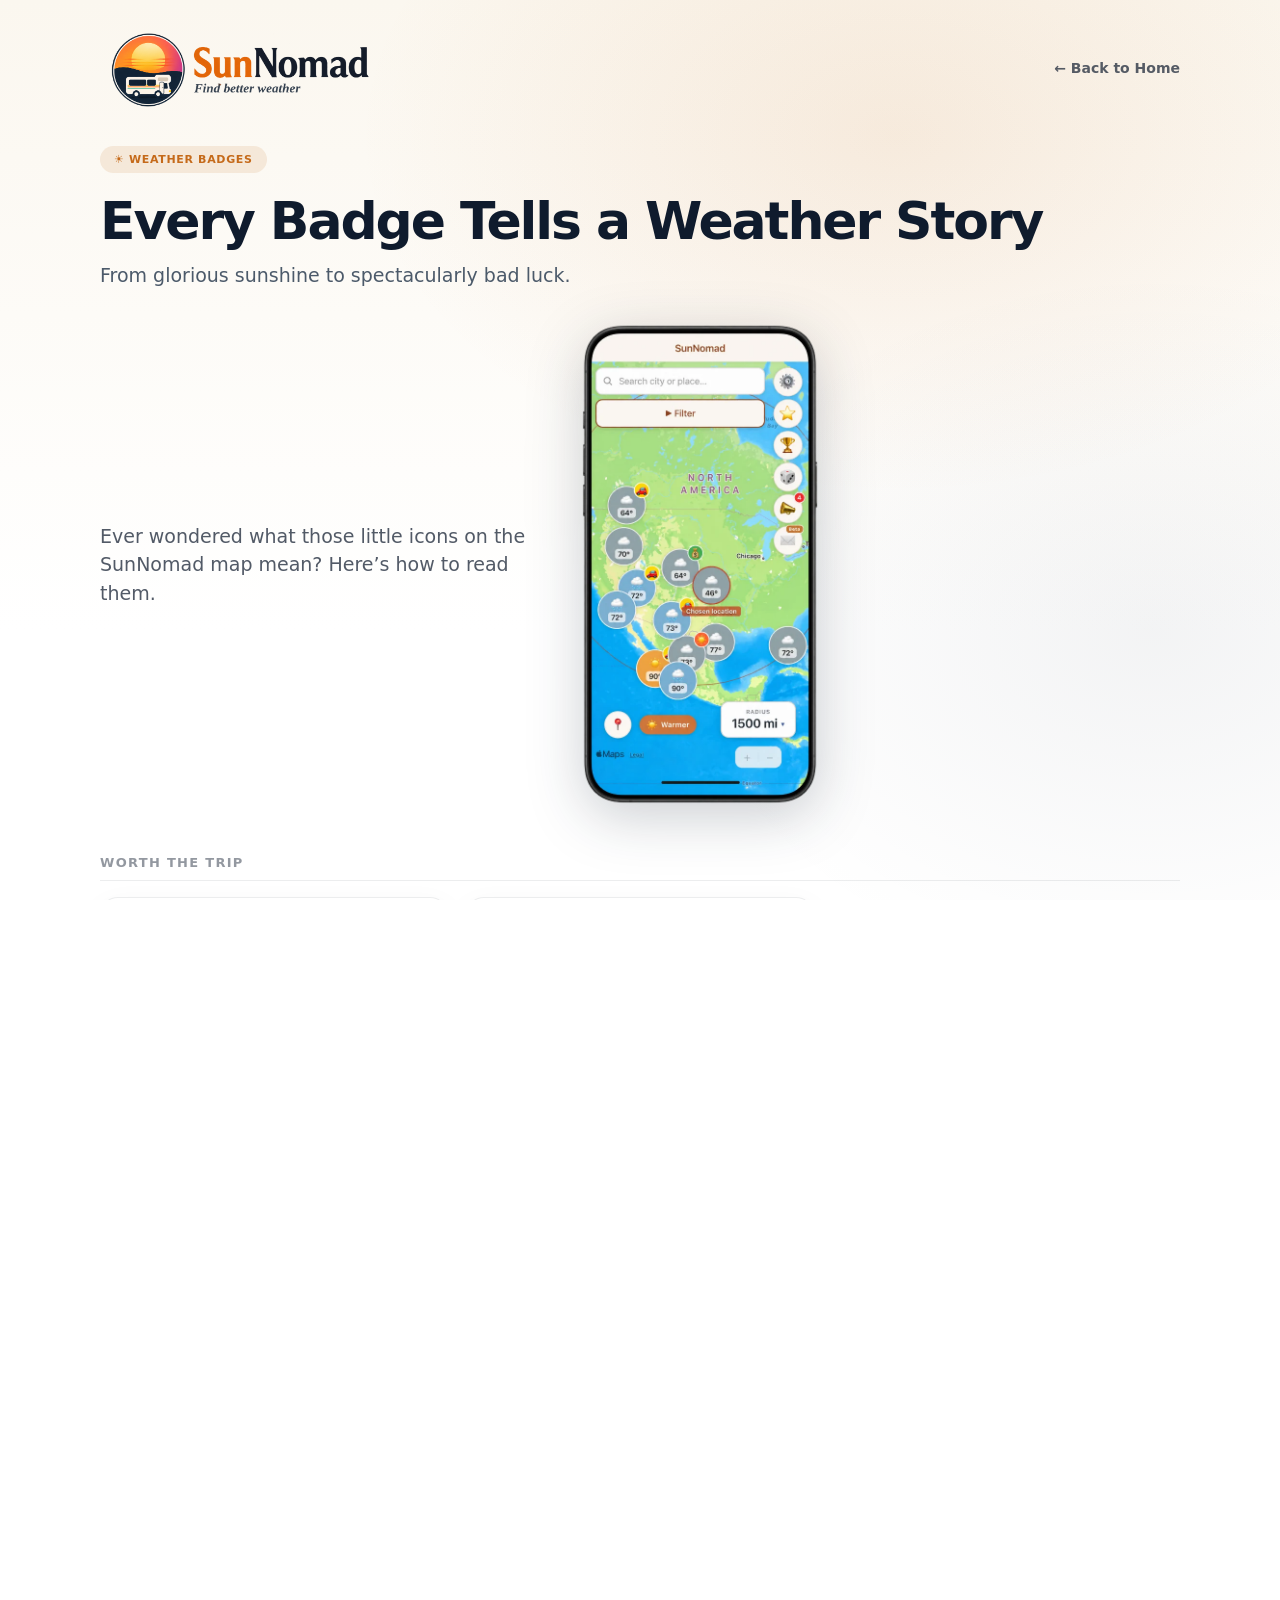
==== commit b31fc7c0: "Use drop-shadow for badges phone so corners stay clean Co-authored-by: Cursor <cursoragent@cursor.co" ====
--- a/badges/index.html
+++ b/badges/index.html
@@ -49,7 +49,8 @@
       flex:0 0 auto;
       border-radius:0;
       background:transparent;
-      box-shadow:0 18px 48px rgba(15,27,45,.14);
+      box-shadow:none;
+      filter:drop-shadow(0 14px 28px rgba(15,27,45,.22));
     }
     .bd-cat{ margin:0 0 36px; }
     .bd-cat h2{
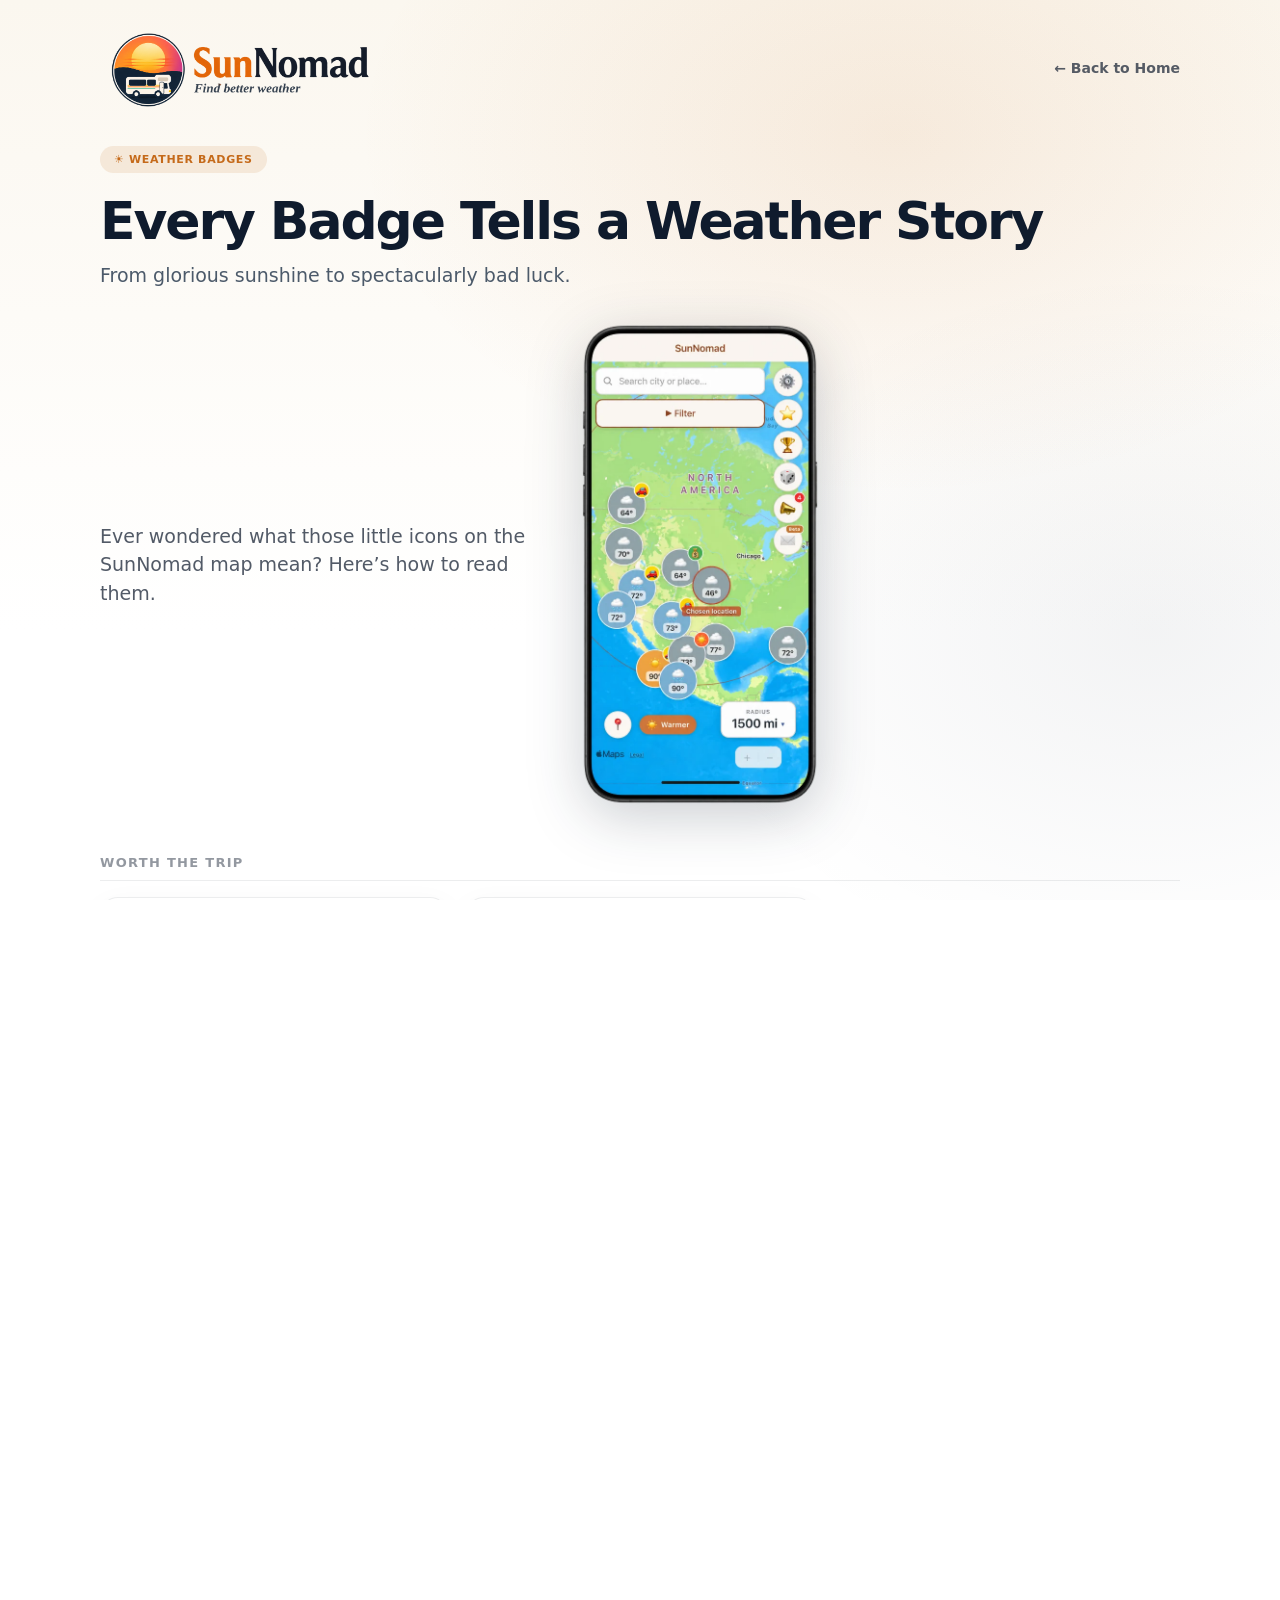
==== commit 56f0ca0b: "Group Spring Awakening and Indian Summer under Seasonal Co-authored-by: Cursor <cursoragent@cursor.c" ====
--- a/badges/index.html
+++ b/badges/index.html
@@ -233,7 +233,12 @@
           A stretch of seriously hot days ahead. Plan shade and quieter midday hours — or look for somewhere cooler.
         </p>
       </article>
-
+    </div>
+  </section>
+
+  <section class="bd-cat" aria-labelledby="cat-seasonal">
+    <h2 id="cat-seasonal">Seasonal</h2>
+    <div class="bd-grid">
       <article class="bd-card">
         <div class="bd-card__top">
           <div class="bd-icon" style="background:#7ED957;" aria-hidden="true">🐇</div>
